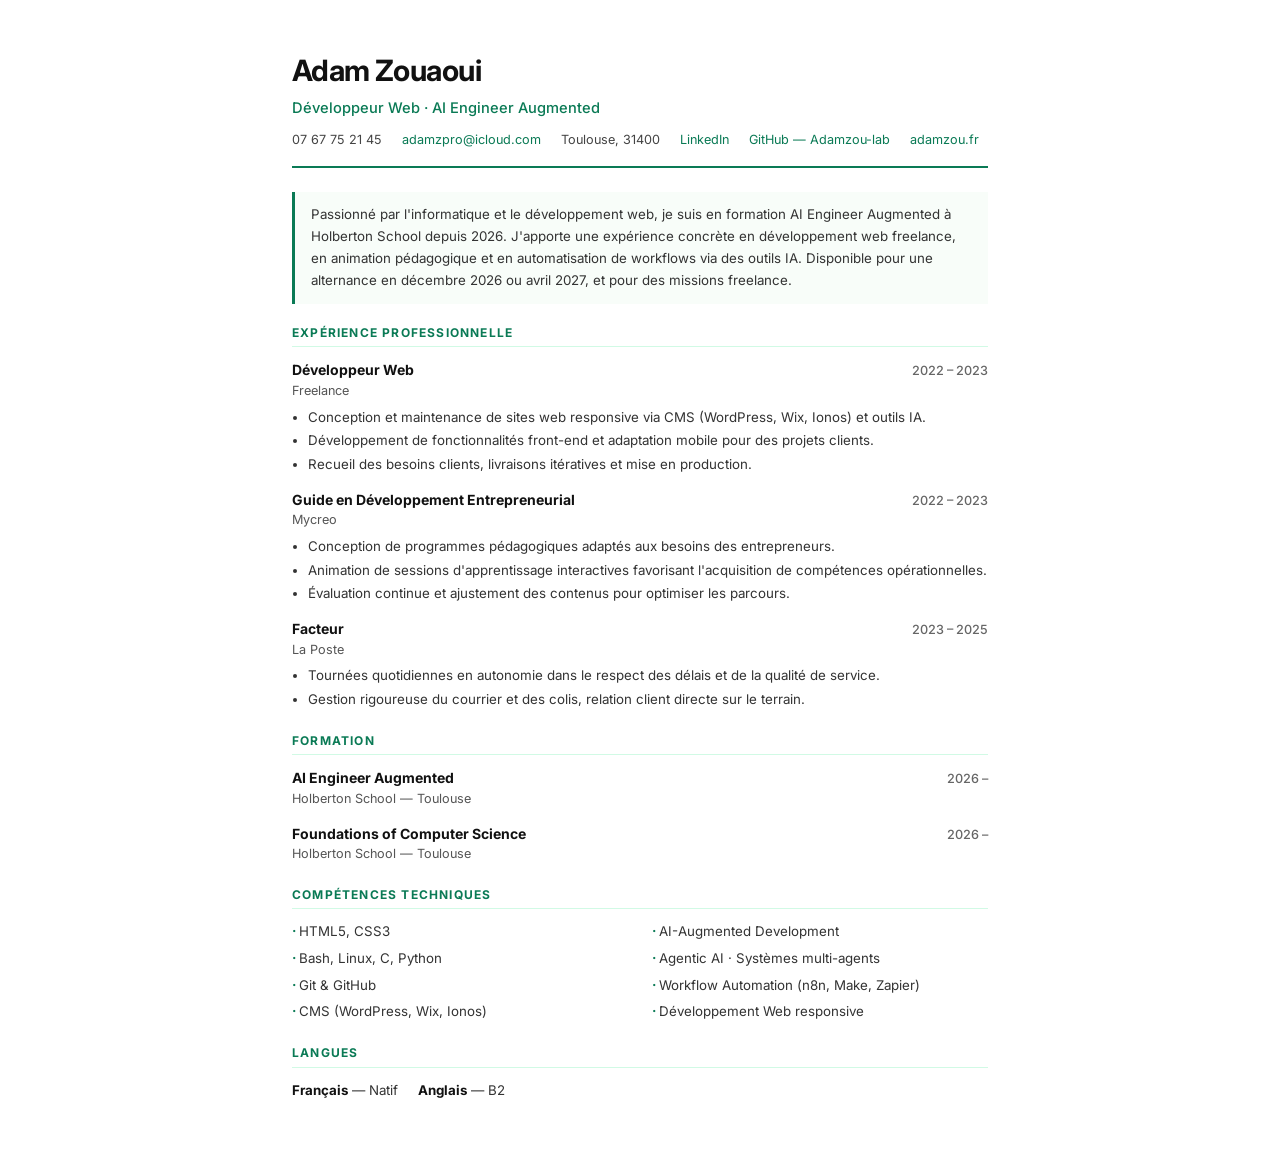
==== cv.html @ 98d71fc2 "Ajout cv.html ATS + skills mis à jour + lien bouton CV - cv.html généré depuis le CV original, optim" ====
<!DOCTYPE html>
<html lang="fr">
<head>
  <meta charset="UTF-8" />
  <meta name="viewport" content="width=device-width, initial-scale=1.0" />
  <title>CV — Adam Zouaoui</title>
  <link rel="preconnect" href="https://fonts.googleapis.com" />
  <link href="https://fonts.googleapis.com/css2?family=Inter:wght@400;500;600;700&display=swap" rel="stylesheet" />
  <style>
    *, *::before, *::after { box-sizing: border-box; margin: 0; padding: 0; }

    body {
      font-family: 'Inter', Arial, sans-serif;
      font-size: 10.5pt;
      line-height: 1.55;
      color: #1a1a1a;
      background: #fff;
      max-width: 800px;
      margin: 0 auto;
      padding: 48px 52px;
    }

    /* ---- EN-TÊTE ---- */
    .cv-header { margin-bottom: 24px; border-bottom: 2px solid #0a7a55; padding-bottom: 16px; }

    .cv-name {
      font-size: 22pt;
      font-weight: 700;
      letter-spacing: -0.02em;
      color: #111;
      margin-bottom: 4px;
    }

    .cv-title {
      font-size: 11pt;
      font-weight: 500;
      color: #0a7a55;
      margin-bottom: 10px;
    }

    .cv-contact {
      display: flex;
      flex-wrap: wrap;
      gap: 6px 20px;
      font-size: 9.5pt;
      color: #444;
    }

    .cv-contact a { color: #0a7a55; text-decoration: none; }

    /* ---- ACCROCHE ---- */
    .cv-summary {
      margin: 20px 0;
      font-size: 10pt;
      color: #333;
      line-height: 1.65;
      padding: 12px 16px;
      border-left: 3px solid #0a7a55;
      background: #f8fdf9;
    }

    /* ---- SECTIONS ---- */
    .cv-section { margin-bottom: 22px; }

    .cv-section-title {
      font-size: 9pt;
      font-weight: 700;
      text-transform: uppercase;
      letter-spacing: 0.1em;
      color: #0a7a55;
      border-bottom: 1px solid #d1fae5;
      padding-bottom: 4px;
      margin-bottom: 12px;
    }

    /* ---- FORMATION / EXPÉRIENCE ---- */
    .cv-entry { margin-bottom: 14px; }

    .cv-entry-header {
      display: flex;
      justify-content: space-between;
      align-items: baseline;
      gap: 8px;
    }

    .cv-entry-title { font-weight: 700; font-size: 10.5pt; color: #111; }

    .cv-entry-date {
      font-size: 9.5pt;
      color: #666;
      white-space: nowrap;
      font-weight: 500;
    }

    .cv-entry-org { font-size: 9.5pt; color: #555; margin-bottom: 6px; }

    .cv-entry ul {
      padding-left: 16px;
      display: flex;
      flex-direction: column;
      gap: 3px;
    }

    .cv-entry ul li { font-size: 10pt; color: #333; }

    /* ---- COMPÉTENCES ---- */
    .skills-grid {
      display: grid;
      grid-template-columns: 1fr 1fr;
      gap: 6px 24px;
    }

    .skill-line { font-size: 10pt; color: #333; }
    .skill-line::before { content: "· "; color: #0a7a55; font-weight: 700; }

    /* ---- LANGUES ---- */
    .lang-grid {
      display: flex;
      gap: 20px;
    }

    .lang-item { font-size: 10pt; color: #333; }
    .lang-item strong { color: #111; }

    /* ---- IMPRESSION ---- */
    @media print {
      body { padding: 32px 40px; }
      a { color: #0a7a55 !important; }
      .cv-summary { background: #f8fdf9 !important; -webkit-print-color-adjust: exact; print-color-adjust: exact; }
    }
  </style>
</head>
<body>

  <!-- EN-TÊTE -->
  <header class="cv-header">
    <div class="cv-name">Adam Zouaoui</div>
    <div class="cv-title">Développeur Web · AI Engineer Augmented</div>
    <div class="cv-contact">
      <span>07 67 75 21 45</span>
      <a href="mailto:adamzpro@icloud.com">adamzpro@icloud.com</a>
      <span>Toulouse, 31400</span>
      <a href="https://www.linkedin.com/in/adam-zouaoui-7392a53b2/" target="_blank">LinkedIn</a>
      <a href="https://github.com/Adamzou-lab" target="_blank">GitHub — Adamzou-lab</a>
      <a href="https://adamzou.fr" target="_blank">adamzou.fr</a>
    </div>
  </header>

  <!-- ACCROCHE -->
  <div class="cv-summary">
    Passionné par l'informatique et le développement web, je suis en formation AI Engineer Augmented
    à Holberton School depuis 2026. J'apporte une expérience concrète en développement web freelance,
    en animation pédagogique et en automatisation de workflows via des outils IA. Disponible pour une
    alternance en décembre 2026 ou avril 2027, et pour des missions freelance.
  </div>

  <!-- EXPÉRIENCE -->
  <section class="cv-section">
    <div class="cv-section-title">Expérience Professionnelle</div>

    <div class="cv-entry">
      <div class="cv-entry-header">
        <span class="cv-entry-title">Développeur Web</span>
        <span class="cv-entry-date">2022 – 2023</span>
      </div>
      <div class="cv-entry-org">Freelance</div>
      <ul>
        <li>Conception et maintenance de sites web responsive via CMS (WordPress, Wix, Ionos) et outils IA.</li>
        <li>Développement de fonctionnalités front-end et adaptation mobile pour des projets clients.</li>
        <li>Recueil des besoins clients, livraisons itératives et mise en production.</li>
      </ul>
    </div>

    <div class="cv-entry">
      <div class="cv-entry-header">
        <span class="cv-entry-title">Guide en Développement Entrepreneurial</span>
        <span class="cv-entry-date">2022 – 2023</span>
      </div>
      <div class="cv-entry-org">Mycreo</div>
      <ul>
        <li>Conception de programmes pédagogiques adaptés aux besoins des entrepreneurs.</li>
        <li>Animation de sessions d'apprentissage interactives favorisant l'acquisition de compétences opérationnelles.</li>
        <li>Évaluation continue et ajustement des contenus pour optimiser les parcours.</li>
      </ul>
    </div>

    <div class="cv-entry">
      <div class="cv-entry-header">
        <span class="cv-entry-title">Facteur</span>
        <span class="cv-entry-date">2023 – 2025</span>
      </div>
      <div class="cv-entry-org">La Poste</div>
      <ul>
        <li>Tournées quotidiennes en autonomie dans le respect des délais et de la qualité de service.</li>
        <li>Gestion rigoureuse du courrier et des colis, relation client directe sur le terrain.</li>
      </ul>
    </div>
  </section>

  <!-- FORMATION -->
  <section class="cv-section">
    <div class="cv-section-title">Formation</div>

    <div class="cv-entry">
      <div class="cv-entry-header">
        <span class="cv-entry-title">AI Engineer Augmented</span>
        <span class="cv-entry-date">2026 –</span>
      </div>
      <div class="cv-entry-org">Holberton School — Toulouse</div>
    </div>

    <div class="cv-entry">
      <div class="cv-entry-header">
        <span class="cv-entry-title">Foundations of Computer Science</span>
        <span class="cv-entry-date">2026 –</span>
      </div>
      <div class="cv-entry-org">Holberton School — Toulouse</div>
    </div>
  </section>

  <!-- COMPÉTENCES -->
  <section class="cv-section">
    <div class="cv-section-title">Compétences Techniques</div>
    <div class="skills-grid">
      <span class="skill-line">HTML5, CSS3</span>
      <span class="skill-line">AI-Augmented Development</span>
      <span class="skill-line">Bash, Linux, C, Python</span>
      <span class="skill-line">Agentic AI · Systèmes multi-agents</span>
      <span class="skill-line">Git & GitHub</span>
      <span class="skill-line">Workflow Automation (n8n, Make, Zapier)</span>
      <span class="skill-line">CMS (WordPress, Wix, Ionos)</span>
      <span class="skill-line">Développement Web responsive</span>
    </div>
  </section>

  <!-- LANGUES -->
  <section class="cv-section">
    <div class="cv-section-title">Langues</div>
    <div class="lang-grid">
      <span class="lang-item"><strong>Français</strong> — Natif</span>
      <span class="lang-item"><strong>Anglais</strong> — B2</span>
    </div>
  </section>

</body>
</html>
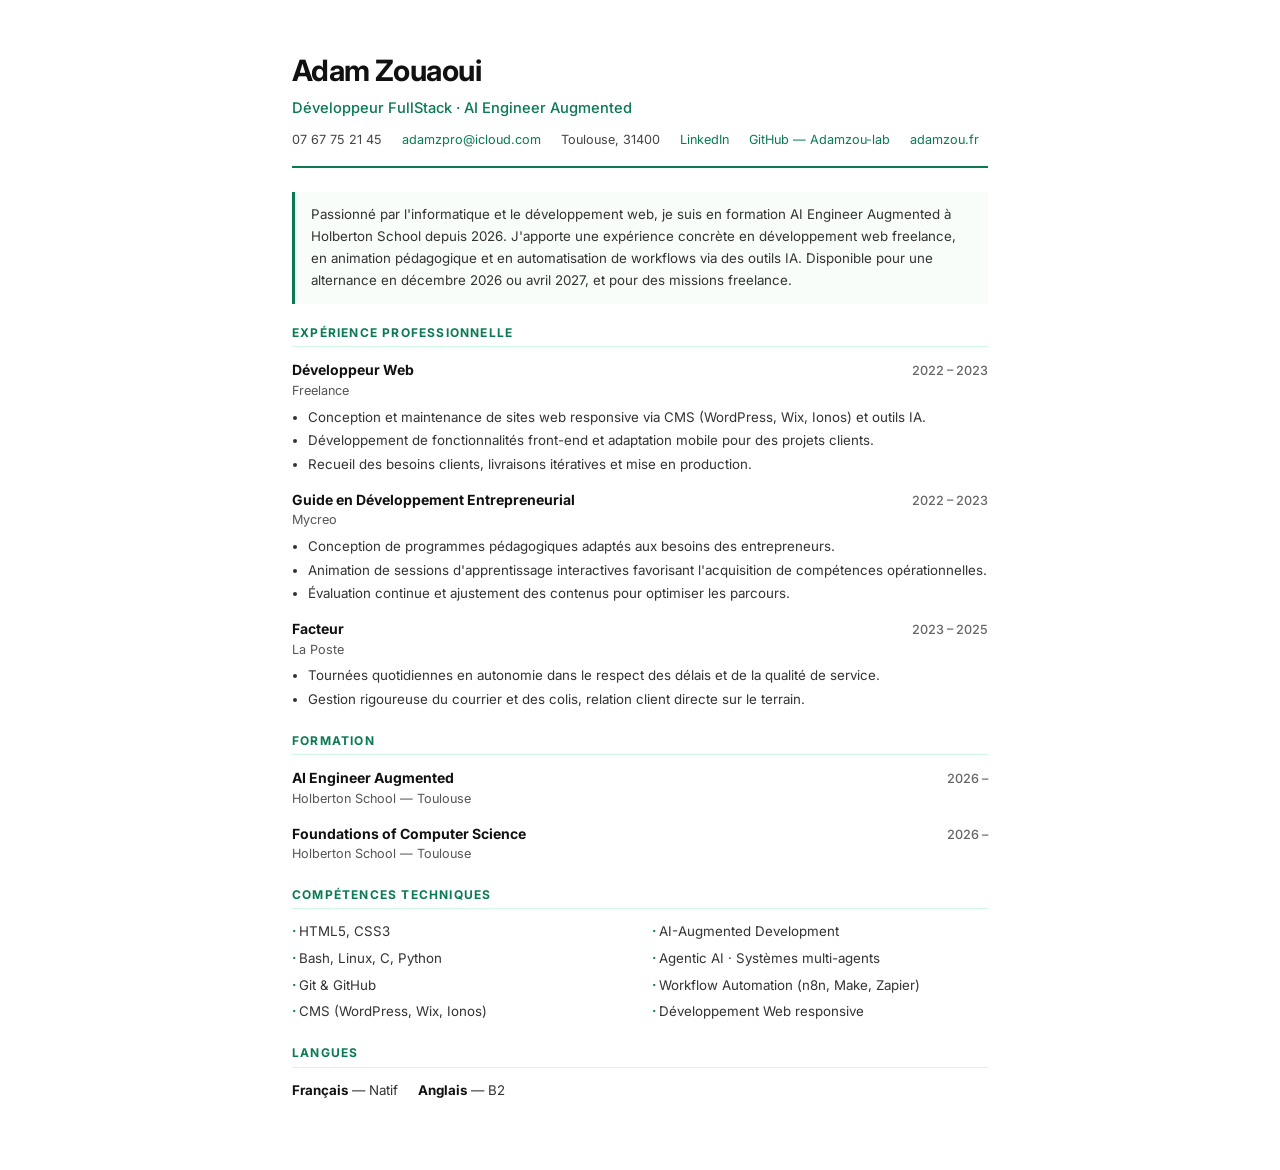
==== commit 45a75ca6: "CV : titre mis à jour + police augmentée à 13pt Co-Authored-By: Claude Sonnet 4.6 <noreply@anthropic" ====
--- a/cv.html
+++ b/cv.html
@@ -11,7 +11,7 @@
 
     body {
       font-family: 'Inter', Arial, sans-serif;
-      font-size: 10.5pt;
+      font-size: 13pt;
       line-height: 1.55;
       color: #1a1a1a;
       background: #fff;
@@ -135,7 +135,7 @@
   <!-- EN-TÊTE -->
   <header class="cv-header">
     <div class="cv-name">Adam Zouaoui</div>
-    <div class="cv-title">Développeur Web · AI Engineer Augmented</div>
+    <div class="cv-title">Développeur FullStack · AI Engineer Augmented</div>
     <div class="cv-contact">
       <span>07 67 75 21 45</span>
       <a href="mailto:adamzpro@icloud.com">adamzpro@icloud.com</a>
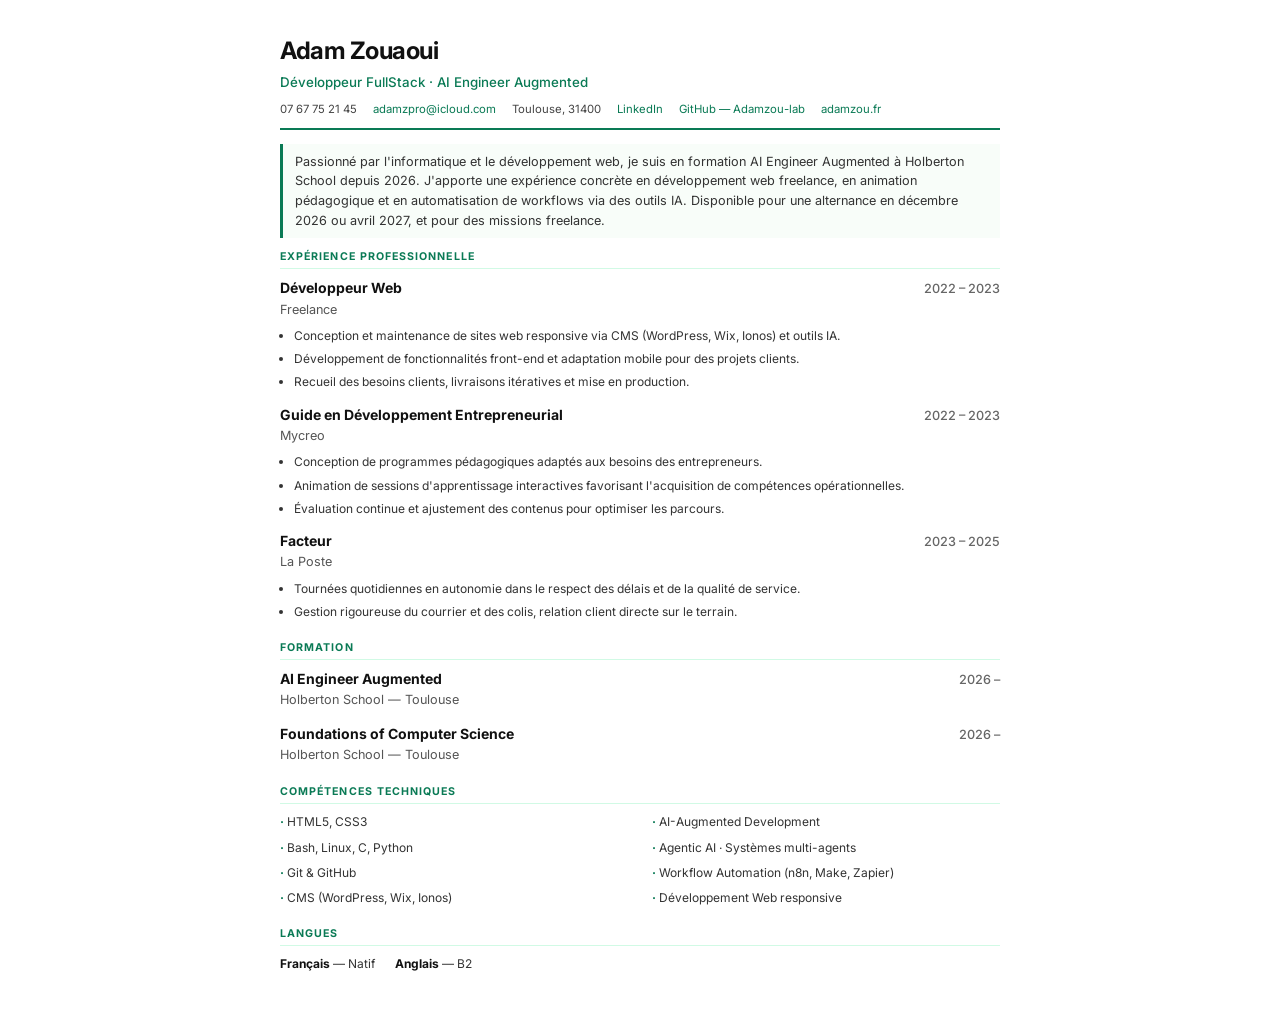
==== commit c7af504d: "CV : mise en page optimisée une page A4 Espacement, interligne et marges ajustés pour remplir parfai" ====
--- a/cv.html
+++ b/cv.html
@@ -9,40 +9,42 @@
   <style>
     *, *::before, *::after { box-sizing: border-box; margin: 0; padding: 0; }
 
+    @page { size: A4; margin: 18mm 16mm; }
+
     body {
       font-family: 'Inter', Arial, sans-serif;
-      font-size: 13pt;
-      line-height: 1.55;
+      font-size: 10pt;
+      line-height: 1.6;
       color: #1a1a1a;
       background: #fff;
       max-width: 800px;
       margin: 0 auto;
-      padding: 48px 52px;
+      padding: 32px 40px;
     }
 
     /* ---- EN-TÊTE ---- */
-    .cv-header { margin-bottom: 24px; border-bottom: 2px solid #0a7a55; padding-bottom: 16px; }
+    .cv-header { margin-bottom: 14px; border-bottom: 2px solid #0a7a55; padding-bottom: 10px; }
 
     .cv-name {
-      font-size: 22pt;
+      font-size: 18pt;
       font-weight: 700;
       letter-spacing: -0.02em;
       color: #111;
-      margin-bottom: 4px;
+      margin-bottom: 2px;
     }
 
     .cv-title {
-      font-size: 11pt;
+      font-size: 10pt;
       font-weight: 500;
       color: #0a7a55;
-      margin-bottom: 10px;
+      margin-bottom: 6px;
     }
 
     .cv-contact {
       display: flex;
       flex-wrap: wrap;
-      gap: 6px 20px;
-      font-size: 9.5pt;
+      gap: 4px 16px;
+      font-size: 8.5pt;
       color: #444;
     }
 
@@ -50,31 +52,31 @@
 
     /* ---- ACCROCHE ---- */
     .cv-summary {
-      margin: 20px 0;
-      font-size: 10pt;
+      margin: 10px 0;
+      font-size: 9.5pt;
       color: #333;
-      line-height: 1.65;
-      padding: 12px 16px;
+      line-height: 1.55;
+      padding: 8px 12px;
       border-left: 3px solid #0a7a55;
       background: #f8fdf9;
     }
 
     /* ---- SECTIONS ---- */
-    .cv-section { margin-bottom: 22px; }
+    .cv-section { margin-bottom: 18px; }
 
     .cv-section-title {
-      font-size: 9pt;
+      font-size: 8pt;
       font-weight: 700;
       text-transform: uppercase;
       letter-spacing: 0.1em;
       color: #0a7a55;
       border-bottom: 1px solid #d1fae5;
-      padding-bottom: 4px;
-      margin-bottom: 12px;
+      padding-bottom: 3px;
+      margin-bottom: 8px;
     }
 
     /* ---- FORMATION / EXPÉRIENCE ---- */
-    .cv-entry { margin-bottom: 14px; }
+    .cv-entry { margin-bottom: 12px; }
 
     .cv-entry-header {
       display: flex;
@@ -95,13 +97,13 @@
     .cv-entry-org { font-size: 9.5pt; color: #555; margin-bottom: 6px; }
 
     .cv-entry ul {
-      padding-left: 16px;
+      padding-left: 14px;
       display: flex;
       flex-direction: column;
-      gap: 3px;
-    }
-
-    .cv-entry ul li { font-size: 10pt; color: #333; }
+      gap: 4px;
+    }
+
+    .cv-entry ul li { font-size: 9pt; color: #333; }
 
     /* ---- COMPÉTENCES ---- */
     .skills-grid {
@@ -110,7 +112,7 @@
       gap: 6px 24px;
     }
 
-    .skill-line { font-size: 10pt; color: #333; }
+    .skill-line { font-size: 9pt; color: #333; }
     .skill-line::before { content: "· "; color: #0a7a55; font-weight: 700; }
 
     /* ---- LANGUES ---- */
@@ -119,12 +121,12 @@
       gap: 20px;
     }
 
-    .lang-item { font-size: 10pt; color: #333; }
+    .lang-item { font-size: 9pt; color: #333; }
     .lang-item strong { color: #111; }
 
     /* ---- IMPRESSION ---- */
     @media print {
-      body { padding: 32px 40px; }
+      body { padding: 0; }
       a { color: #0a7a55 !important; }
       .cv-summary { background: #f8fdf9 !important; -webkit-print-color-adjust: exact; print-color-adjust: exact; }
     }
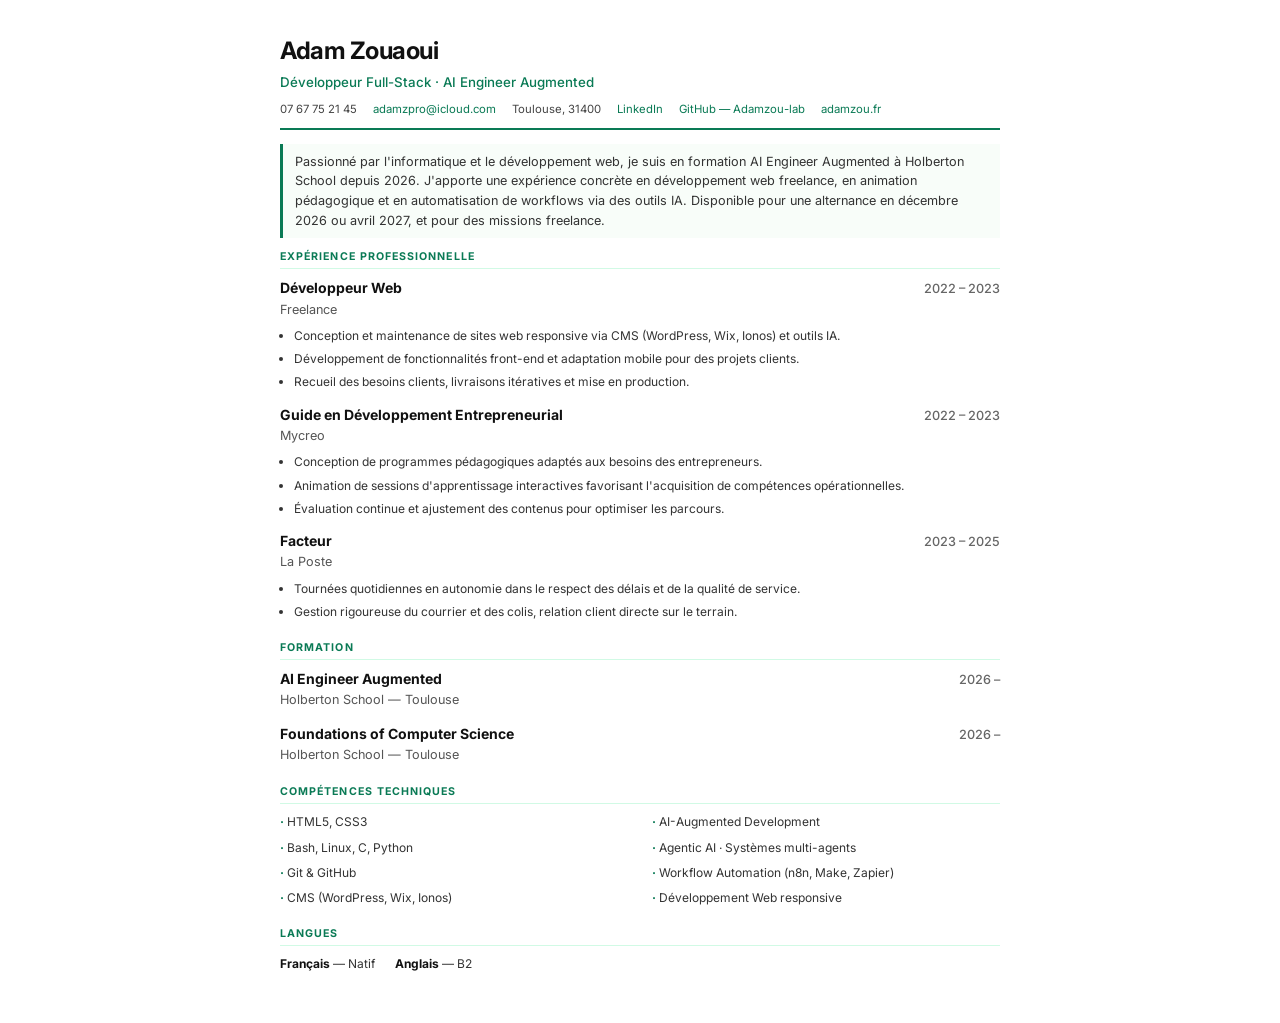
==== commit 1712d786: "Harmonize "Full-Stack" spelling across all hub files Co-Authored-By: Claude Sonnet 4.6 <noreply@anth" ====
--- a/cv.html
+++ b/cv.html
@@ -137,7 +137,7 @@
   <!-- EN-TÊTE -->
   <header class="cv-header">
     <div class="cv-name">Adam Zouaoui</div>
-    <div class="cv-title">Développeur FullStack · AI Engineer Augmented</div>
+    <div class="cv-title">Développeur Full-Stack · AI Engineer Augmented</div>
     <div class="cv-contact">
       <span>07 67 75 21 45</span>
       <a href="mailto:adamzpro@icloud.com">adamzpro@icloud.com</a>
